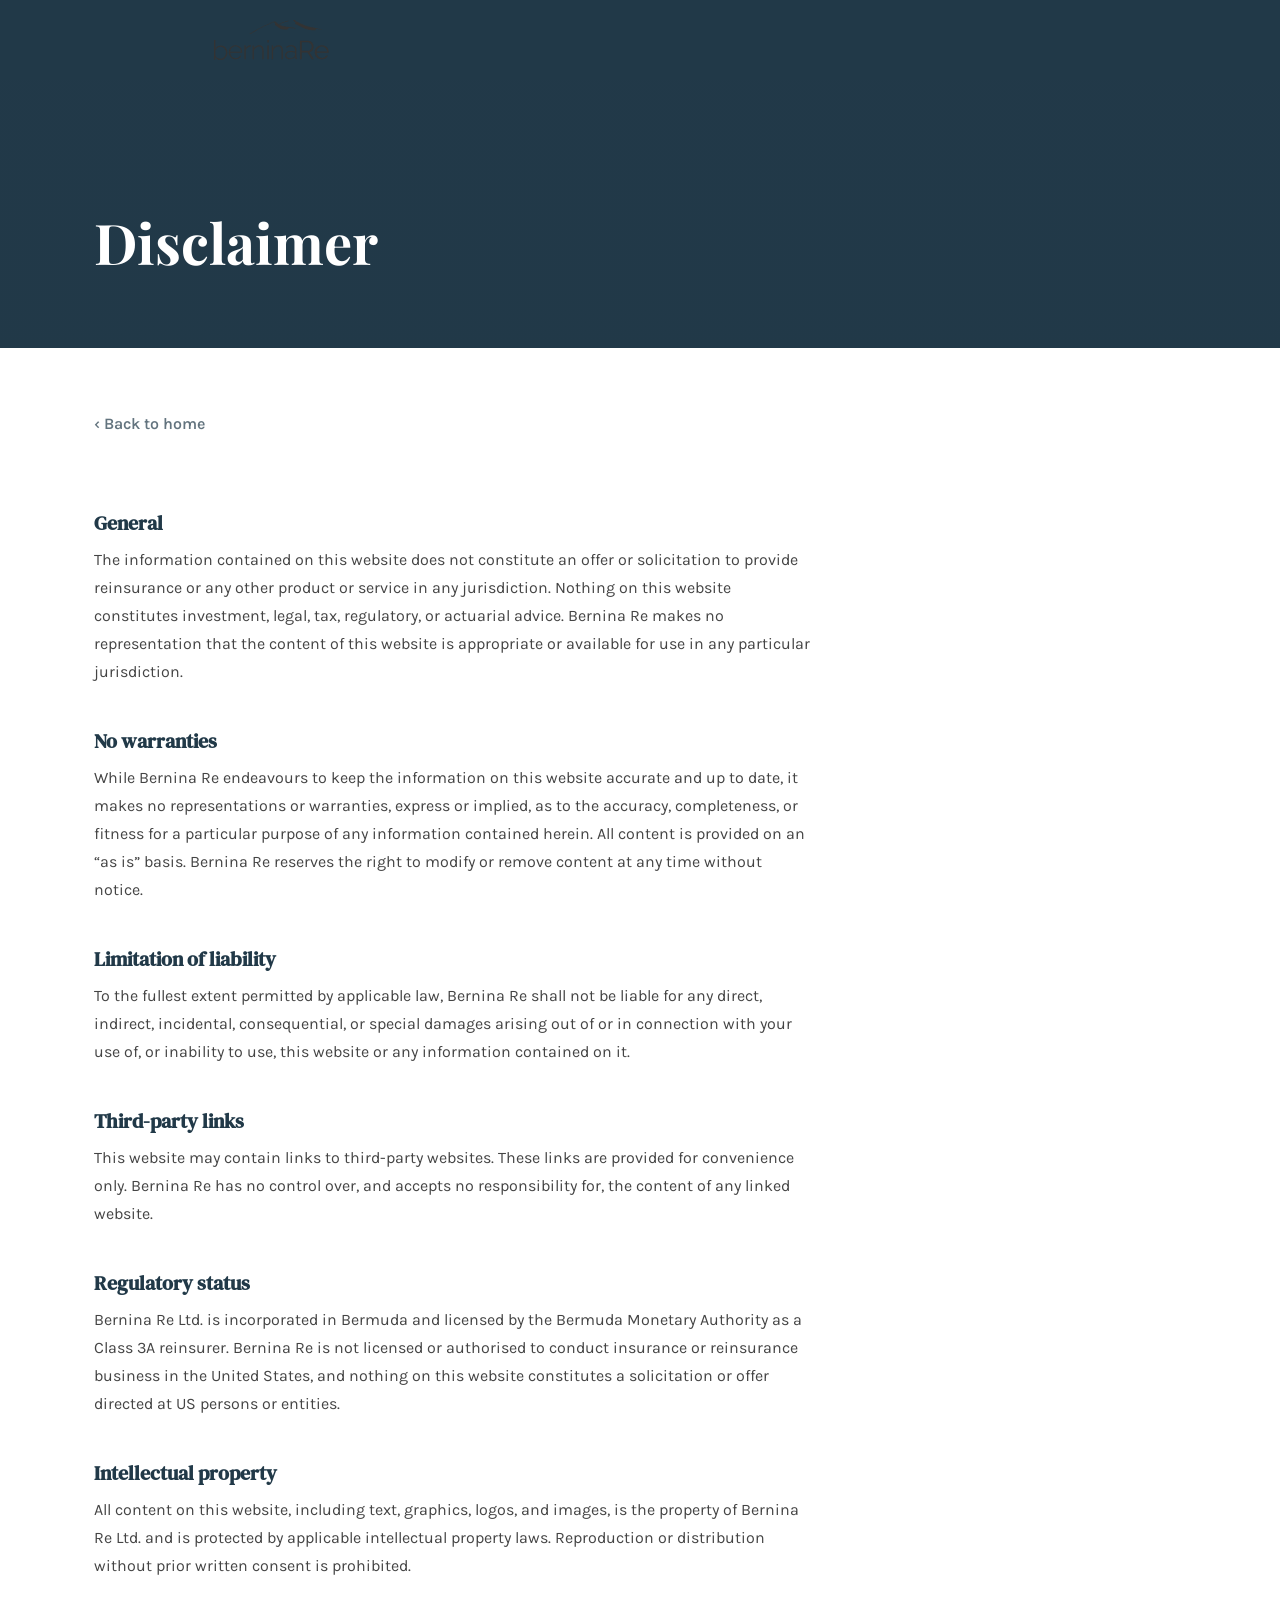
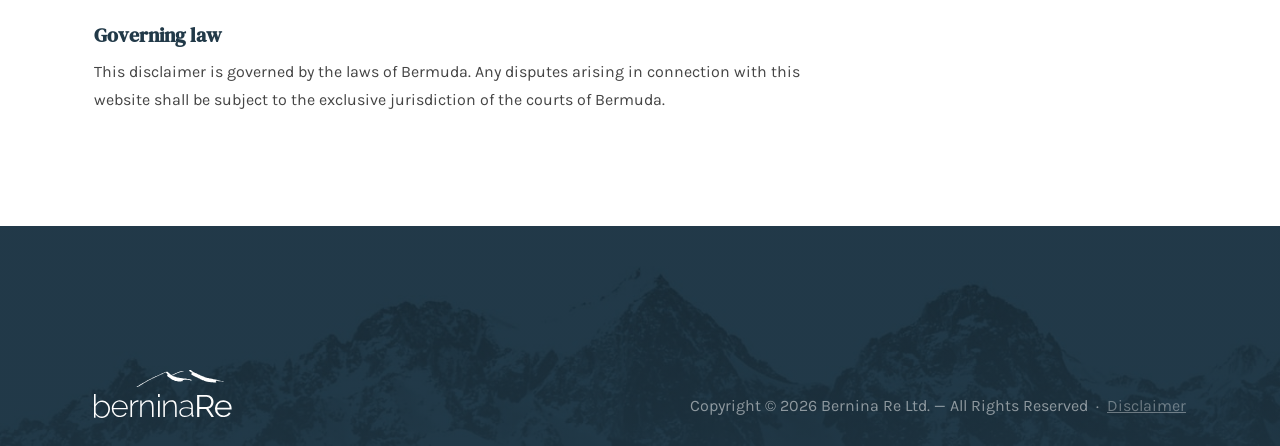
==== disclaimer.html @ 9d841171 "add disclaimer" ====
<!doctype html>
<html lang="en">
  <head>
    <meta charset="utf-8" />
    <meta name="viewport" content="width=device-width, initial-scale=1" />
    <title>Disclaimer &mdash; Bernina Re</title>
    <link rel="icon" type="image/png" href="assets/favicon.png" />
    <link rel="preconnect" href="https://fonts.gstatic.com" crossorigin />
    <link
      rel="stylesheet"
      href="https://fonts.googleapis.com/css2?family=DM+Serif+Text&family=Karla:wght@400;500;700&family=Playfair+Display:wght@700;800;900&display=swap"
    />
    <link rel="stylesheet" href="styles.css" />
    <style>
      .disclaimer-hero {
        background-color: var(--midnight);
        background-image: linear-gradient(rgba(33, 57, 72, 0.6), rgba(33, 57, 72, 0.8)),
          url("assets/banner-bg.jpg");
        background-position: 50% 40%;
        background-size: cover;
        color: #fff;
        padding: 120px 0 64px;
      }
      .disclaimer-hero h1 {
        font-family: 'Playfair Display', serif;
        font-size: clamp(2rem, 5vw, 3.5rem);
        font-weight: 700;
        margin: 0;
      }
      .disclaimer-body {
        padding: 64px 0 96px;
      }
      .disclaimer-body h2 {
        font-family: 'DM Serif Text', serif;
        font-size: 1.25rem;
        color: var(--midnight);
        margin: 2.5rem 0 0.5rem;
      }
      .disclaimer-body h2:first-child {
        margin-top: 0;
      }
      .disclaimer-body p {
        color: #444;
        line-height: 1.75;
        margin: 0 0 1rem;
        max-width: 72ch;
      }
      .back-link {
        display: inline-flex;
        align-items: center;
        gap: 0.4em;
        color: var(--midnight);
        font-weight: 600;
        text-decoration: none;
        margin-bottom: 2rem;
        opacity: 0.7;
        transition: opacity 0.2s;
      }
      .back-link:hover { opacity: 1; }
    </style>
  </head>
  <body>
    <header class="site-header">
      <div class="container site-header__inner">
        <a href="/" class="site-header__brand" aria-label="Bernina Re home">
          <img src="assets/logo_dark.svg" alt="Bernina Re" />
        </a>
      </div>
    </header>

    <section class="disclaimer-hero">
      <div class="container">
        <h1>Disclaimer</h1>
      </div>
    </section>

    <section class="disclaimer-body">
      <div class="container">
        <a href="/" class="back-link">&#8249; Back to home</a>

        <h2>General</h2>
        <p>The information contained on this website does not constitute an offer or solicitation to provide reinsurance or any other product or service in any jurisdiction. Nothing on this website constitutes investment, legal, tax, regulatory, or actuarial advice. Bernina Re makes no representation that the content of this website is appropriate or available for use in any particular jurisdiction.</p>

        <h2>No warranties</h2>
        <p>While Bernina Re endeavours to keep the information on this website accurate and up to date, it makes no representations or warranties, express or implied, as to the accuracy, completeness, or fitness for a particular purpose of any information contained herein. All content is provided on an &ldquo;as is&rdquo; basis. Bernina Re reserves the right to modify or remove content at any time without notice.</p>

        <h2>Limitation of liability</h2>
        <p>To the fullest extent permitted by applicable law, Bernina Re shall not be liable for any direct, indirect, incidental, consequential, or special damages arising out of or in connection with your use of, or inability to use, this website or any information contained on it.</p>

        <h2>Third-party links</h2>
        <p>This website may contain links to third-party websites. These links are provided for convenience only. Bernina Re has no control over, and accepts no responsibility for, the content of any linked website.</p>

        <h2>Regulatory status</h2>
        <p>Bernina Re Ltd. is incorporated in Bermuda and licensed by the Bermuda Monetary Authority as a Class 3A reinsurer. Bernina Re is not licensed or authorised to conduct insurance or reinsurance business in the United States, and nothing on this website constitutes a solicitation or offer directed at US persons or entities.</p>

        <h2>Intellectual property</h2>
        <p>All content on this website, including text, graphics, logos, and images, is the property of Bernina Re Ltd. and is protected by applicable intellectual property laws. Reproduction or distribution without prior written consent is prohibited.</p>

        <h2>Governing law</h2>
        <p>This disclaimer is governed by the laws of Bermuda. Any disputes arising in connection with this website shall be subject to the exclusive jurisdiction of the courts of Bermuda.</p>
      </div>
    </section>

    <footer class="site-footer">
      <div class="container site-footer__inner">
        <a href="/" class="site-footer__brand" aria-label="Bernina Re home">
          <img src="assets/logo.svg" alt="Bernina Re" />
        </a>
        <p class="site-footer__copyright">
          Copyright &copy; <span id="copyright-year"></span> Bernina Re Ltd. &mdash; All Rights Reserved
          &nbsp;&middot;&nbsp;
          <a href="/disclaimer.html" style="color:inherit;opacity:0.7;text-decoration:underline;">Disclaimer</a>
        </p>
      </div>
    </footer>

    <script>
      document.getElementById('copyright-year').textContent = new Date().getFullYear();
    </script>
  </body>
</html>
---- styles.css ----
:root {
  --midnight: #213948;
  --gold: #e0b73b;
  --off-white: #f5f7fa;
  --text: #1a1b1f;
  --muted: #767676;
}

*,
*::before,
*::after {
  box-sizing: border-box;
}

html,
body {
  margin: 0;
  padding: 0;
}

body {
  font-family: "Karla", system-ui, sans-serif;
  font-size: 16px;
  line-height: 1.5;
  color: var(--text);
  background: #fff;
}

.container {
  width: 100%;
  max-width: 1140px;
  margin: 0 auto;
  padding: 0 24px;
}


/* --- Header --- */

.site-header {
  background-color: var(--midnight);
  color: #fff;
}

.site-header__inner {
  display: flex;
  align-items: center;
  justify-content: space-between;
  gap: 32px;
  max-width: 900px;
  min-height: 80px;
  padding-top: 16px;
  padding-bottom: 16px;
}

.site-header__brand {
  display: inline-flex;
  align-items: center;
}

.site-header__brand img {
  display: block;
  height: 40px;
  width: auto;
}

.site-nav ul {
  list-style: none;
  margin: 0;
  padding: 0;
  display: flex;
  gap: 28px;
}

.site-nav a {
  color: #fff;
  text-decoration: none;
  font-size: 0.95rem;
  font-weight: 700;
  padding: 4px 0;
  border-bottom: 2px solid var(--gold);
}

/* --- Hero --- */

.hero {
  color: #fff;
  background-color: var(--midnight);
  background-image: linear-gradient(rgba(33, 57, 72, 0.15), rgba(33, 57, 72, 0.3)),
    url("assets/banner-bg.jpg");
  background-position: 50% 100%;
  background-repeat: no-repeat;
  background-size: cover;
}

.hero__inner {
  display: flex;
  flex-direction: column;
  align-items: center;
  text-align: center;
  padding-top: 96px;
  padding-bottom: 96px;
}

.hero__logo {
  height: 96px;
  width: auto;
  margin-bottom: 32px;
}

.hero__lede {
  max-width: 720px;
  margin: 0;
  font-size: 1.0625rem;
  line-height: 1.6;
}

/* --- Sections --- */

.section {
  padding-top: 80px;
  padding-bottom: 80px;
}

.section__heading {
  text-align: center;
  font-family: "Playfair Display", "DM Serif Text", Georgia, serif;
  font-weight: 900;
  font-size: 2.5rem;
  letter-spacing: -0.01em;
  margin: 0 0 48px;
  color: var(--text);
}

/* --- Our products --- */

.products {
  display: grid;
  grid-template-columns: repeat(2, 1fr);
  gap: 32px;
  max-width: 920px;
  margin: 0 auto;
}

.product-card {
  position: relative;
  display: flex;
  align-items: center;
  justify-content: center;
  min-height: 280px;
  padding: 28px;
  overflow: hidden;
  color: #fff;
  background-color: var(--midnight);
  background-size: cover;
  background-position: center;
  background-repeat: no-repeat;
  box-shadow: 0 2px 6px rgba(0, 0, 0, 0.12);
}

.product-card::before {
  content: "";
  position: absolute;
  inset: 0;
  background: rgba(33, 57, 72, 0.35);
}

.product-card__body {
  position: relative;
  text-align: center;
  max-width: 80%;
}

.product-card__title {
  font-family: "DM Serif Text", Georgia, serif;
  font-weight: 400;
  font-size: 2rem;
  margin: 0 0 12px;
  color: #fff;
  text-shadow: 0 1px 4px rgba(0, 0, 0, 0.35);
}

.product-card__desc {
  margin: 0;
  color: #fff;
  font-weight: 700;
  font-size: 1.0625rem;
  line-height: 1.5;
  text-shadow: 0 1px 4px rgba(0, 0, 0, 0.35);
}

/* --- Contact us --- */

.contacts {
  display: grid;
  grid-template-columns: repeat(2, 1fr);
  gap: 32px;
  max-width: 960px;
  margin: 0 auto;
}

.contact-card {
  background: #fff;
  border: 1px solid #e4ebf3;
  border-radius: 8px;
  overflow: hidden;
  display: flex;
  flex-direction: column;
}

.contact-card__map {
  width: 100%;
  height: 320px;
  border: 0;
  display: block;
  background: #f5f7fa;
}

.contact-card__body {
  padding: 24px 28px 28px;
}

.contact-card__title {
  font-family: "Karla", system-ui, sans-serif;
  font-weight: 700;
  font-size: 1.25rem;
  margin: 0 0 12px;
  color: var(--midnight);
}

.contact-card__address {
  margin: 0 0 8px;
  color: var(--muted);
  line-height: 1.55;
  font-style: normal;
}

.contact-card__links {
  list-style: none;
  margin: 0;
  padding: 0;
  display: flex;
  flex-direction: column;
  gap: 4px;
}

.contact-card__links a {
  color: var(--muted);
  text-decoration: none;
  font-size: 1rem;
  font-weight: 400;
  line-height: 1.55;
}

.contact-card__links a:hover {
  color: var(--midnight);
}

.contacts__linkedin {
  text-align: center;
  margin: 32px 0 0;
  grid-column: 1 / -1;
}

.contacts__linkedin a {
  display: inline-flex;
  align-items: center;
  gap: 8px;
  color: var(--midnight);
  text-decoration: none;
  font-weight: 700;
  font-size: 1rem;
}

.contacts__linkedin a:hover {
  color: var(--gold);
}

@media (max-width: 680px) {
  .contacts {
    grid-template-columns: 1fr;
  }
}

/* --- Hub (Bermuda) --- */

.hub {
  color: #fff;
  background-color: var(--midnight);
  background-image: linear-gradient(rgba(33, 57, 72, 0.55), rgba(33, 57, 72, 0.7)),
    url("assets/section-bg.jpg");
  background-position: 50% 100%;
  background-repeat: no-repeat;
  background-size: cover;
  padding-top: 80px;
  padding-bottom: 80px;
}

.hub__inner {
  display: grid;
  grid-template-columns: 1fr 1fr;
  gap: 48px;
  align-items: center;
}

.hub__heading {
  font-family: "Playfair Display", "DM Serif Text", Georgia, serif;
  font-weight: 900;
  font-size: 2.25rem;
  line-height: 1.15;
  margin: 0 0 24px;
  color: #fff;
}

.hub__paragraph {
  margin: 0;
  font-size: 1rem;
  line-height: 1.7;
  color: #fff;
}

.hub__badges {
  display: grid;
  grid-template-columns: repeat(2, auto);
  gap: 24px;
  justify-content: center;
  align-items: center;
}

.hub__badge {
  width: 180px;
  height: 180px;
  border-radius: 50%;
  background-color: rgba(224, 183, 59, 0.8);
  color: #fff;
  display: flex;
  align-items: center;
  justify-content: center;
  text-align: center;
  padding: 16px;
  font-weight: 700;
  font-size: 1.0625rem;
  line-height: 1.25;
}

.hub__badge:nth-child(3) {
  grid-column: 1 / span 2;
  justify-self: center;
}

@media (max-width: 860px) {
  .hub__inner {
    grid-template-columns: 1fr;
    gap: 40px;
  }

  .hub__badges {
    justify-content: start;
  }
}

@media (max-width: 480px) {
  .hub__badge {
    width: 150px;
    height: 150px;
    font-size: 0.95rem;
  }
}

/* --- Prose (About us) --- */

.prose {
  max-width: 720px;
  margin: 0 auto;
  font-size: 1.0625rem;
  line-height: 1.7;
  color: var(--text);
}

.prose p {
  margin: 0 0 16px;
}

.prose p:last-child {
  margin-bottom: 0;
}

.prose a {
  color: var(--midnight);
  text-decoration: underline;
  text-underline-offset: 3px;
}

.prose a:hover {
  color: var(--gold);
}

/* --- Team --- */

.section--dark {
  background-color: var(--midnight);
  color: #fff;
}

.section__heading--on-dark {
  color: #fff;
}

.team {
  display: flex;
  flex-wrap: wrap;
  justify-content: center;
  gap: 24px;
  max-width: 780px;
  margin: 0 auto;
}

.team-card {
  width: calc((780px - 2 * 24px) / 3);
}

.team-card {
  background: #fff;
  color: var(--text);
  display: flex;
  flex-direction: column;
  overflow: hidden;
  border-radius: 6px;
}

.team-card__photo {
  width: 100%;
  aspect-ratio: 4 / 3;
  background-size: cover;
  background-position: center top;
  background-repeat: no-repeat;
}

.team-card__photo--placeholder {
  background-color: #e5e9ec;
}

.team-card__body {
  padding: 12px 14px 16px;
  text-align: center;
}

.team-card__name {
  font-family: "Playfair Display", "DM Serif Text", Georgia, serif;
  font-weight: 800;
  font-size: 1.5rem;
  margin: 0 0 6px;
  color: var(--midnight);
}

.team-card__role {
  font-weight: 700;
  margin: 0 0 6px;
  color: var(--text);
}

.team-card__location {
  margin: 0 0 2px;
  color: var(--muted);
  font-size: 0.9375rem;
}

.team-card__email {
  color: var(--midnight);
  font-weight: 500;
  font-size: 0.8125rem;
  text-decoration: none;
  border-bottom: 1px solid currentColor;
}

.team-card__email:hover {
  color: var(--gold);
}

@media (max-width: 560px) {
  .team {
    grid-template-columns: 1fr;
    max-width: 320px;
  }
}

@media (max-width: 720px) {
  .products {
    grid-template-columns: 1fr;
    gap: 24px;
  }

  .product-card {
    min-height: 240px;
  }
}

@media (max-width: 720px) {
  .hero__inner {
    padding-top: 64px;
    padding-bottom: 64px;
  }

  .hero__logo {
    height: 72px;
  }
}

@media (max-width: 720px) {
  .site-nav ul {
    gap: 16px;
    flex-wrap: wrap;
    justify-content: flex-end;
  }

  .site-nav a {
    font-size: 0.875rem;
  }
}

/* --- Jobs --- */

.section--tinted {
  background-color: var(--off-white);
}

.job-list {
  list-style: none;
  margin: 0 auto;
  padding: 0;
  max-width: 860px;
}

.job-list__item {
  display: flex;
  align-items: center;
  justify-content: space-between;
  gap: 24px;
  padding: 20px 0;
  border-bottom: 1px solid #e4ebf3;
}

.job-list__item:first-child {
  border-top: 1px solid #e4ebf3;
}

.job-list__title {
  font-weight: 700;
  color: var(--midnight);
  font-size: 1rem;
}

.job-list__meta {
  color: var(--muted);
  font-size: 0.9375rem;
  margin-top: 2px;
}

.job-list__apply {
  color: var(--midnight);
  font-weight: 700;
  font-size: 0.9375rem;
  text-decoration: none;
  white-space: nowrap;
  border-bottom: 1px solid var(--gold);
}

.job-list__apply:hover {
  color: var(--gold);
}

@media (max-width: 600px) {
  .job-list__item {
    flex-direction: column;
    align-items: flex-start;
    gap: 10px;
  }
}

/* --- Footer --- */

.site-footer {
  color: #fff;
  background-color: var(--midnight);
  background-image: linear-gradient(rgba(33, 57, 72, 0.55), rgba(33, 57, 72, 0.75)),
    url("assets/banner-bg.jpg");
  background-position: 50% 100%;
  background-repeat: no-repeat;
  background-size: cover;
}

.site-footer__inner {
  display: flex;
  justify-content: space-between;
  align-items: flex-end;
  min-height: 220px;
  padding-top: 48px;
  padding-bottom: 28px;
}

.site-footer__brand {
  display: inline-flex;
  align-items: center;
}

.site-footer__brand img {
  display: block;
  height: 48px;
  width: auto;
}

.site-footer__copyright {
  margin: 0;
  opacity: 0.5;
  font-size: 1rem;
}
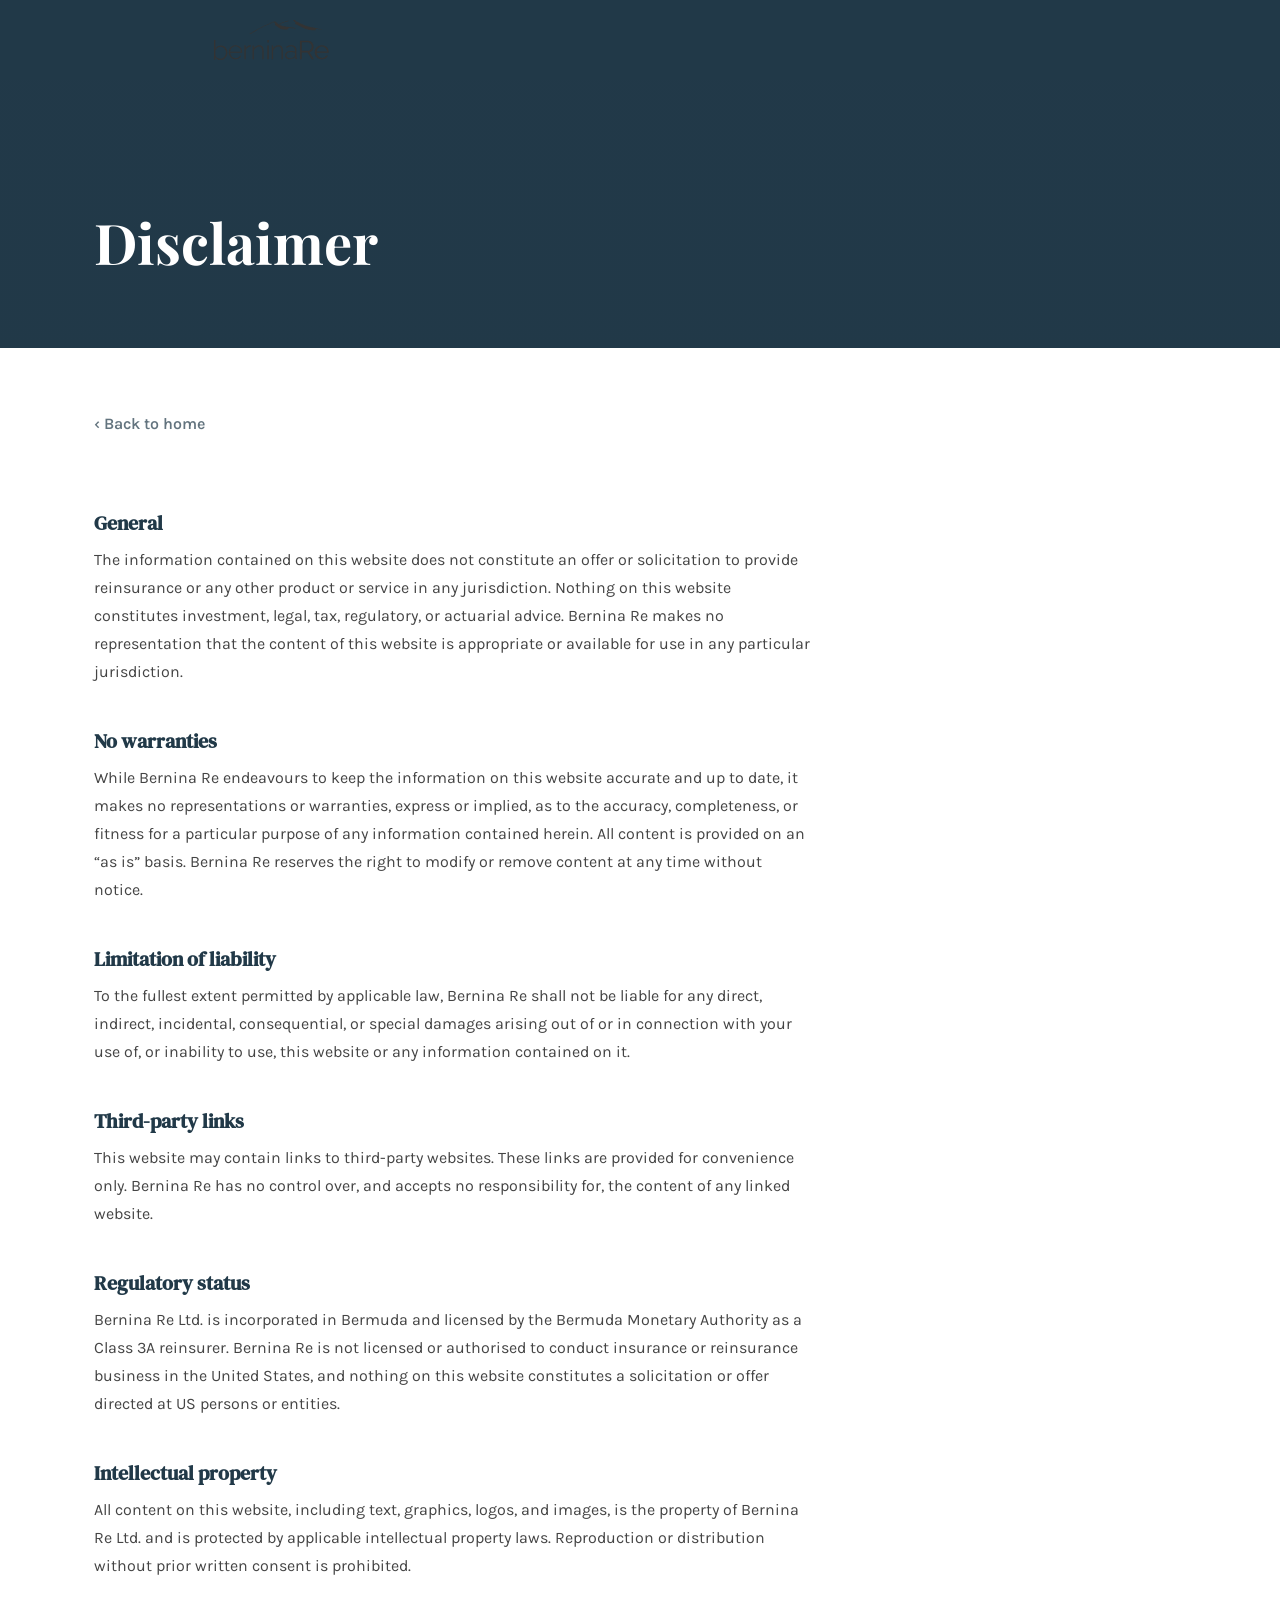
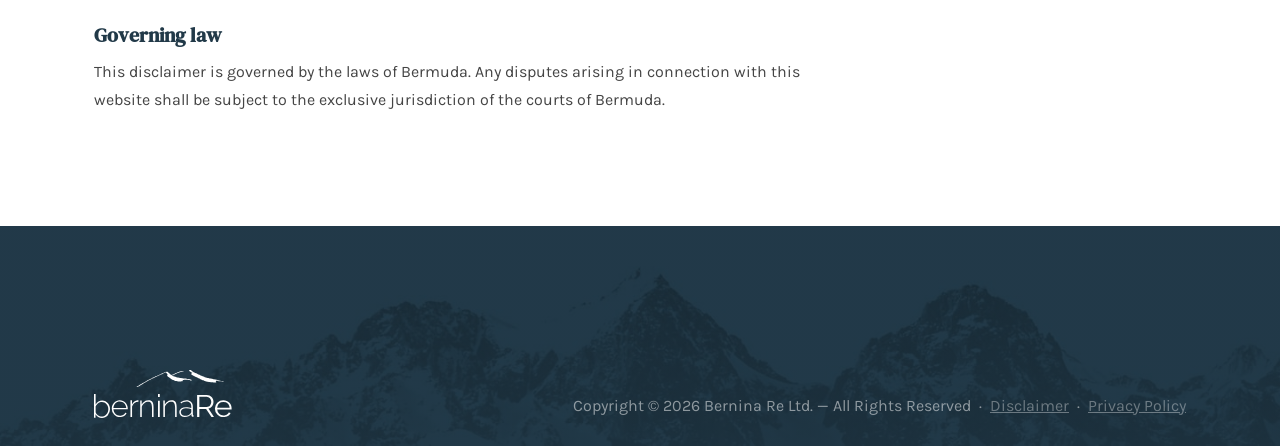
==== commit 17f4935e: "add privacy policy" ====
--- a/disclaimer.html
+++ b/disclaimer.html
@@ -110,6 +110,8 @@
           Copyright &copy; <span id="copyright-year"></span> Bernina Re Ltd. &mdash; All Rights Reserved
           &nbsp;&middot;&nbsp;
           <a href="/disclaimer.html" style="color:inherit;opacity:0.7;text-decoration:underline;">Disclaimer</a>
+          &nbsp;&middot;&nbsp;
+          <a href="/privacy.html" style="color:inherit;opacity:0.7;text-decoration:underline;">Privacy Policy</a>
         </p>
       </div>
     </footer>
